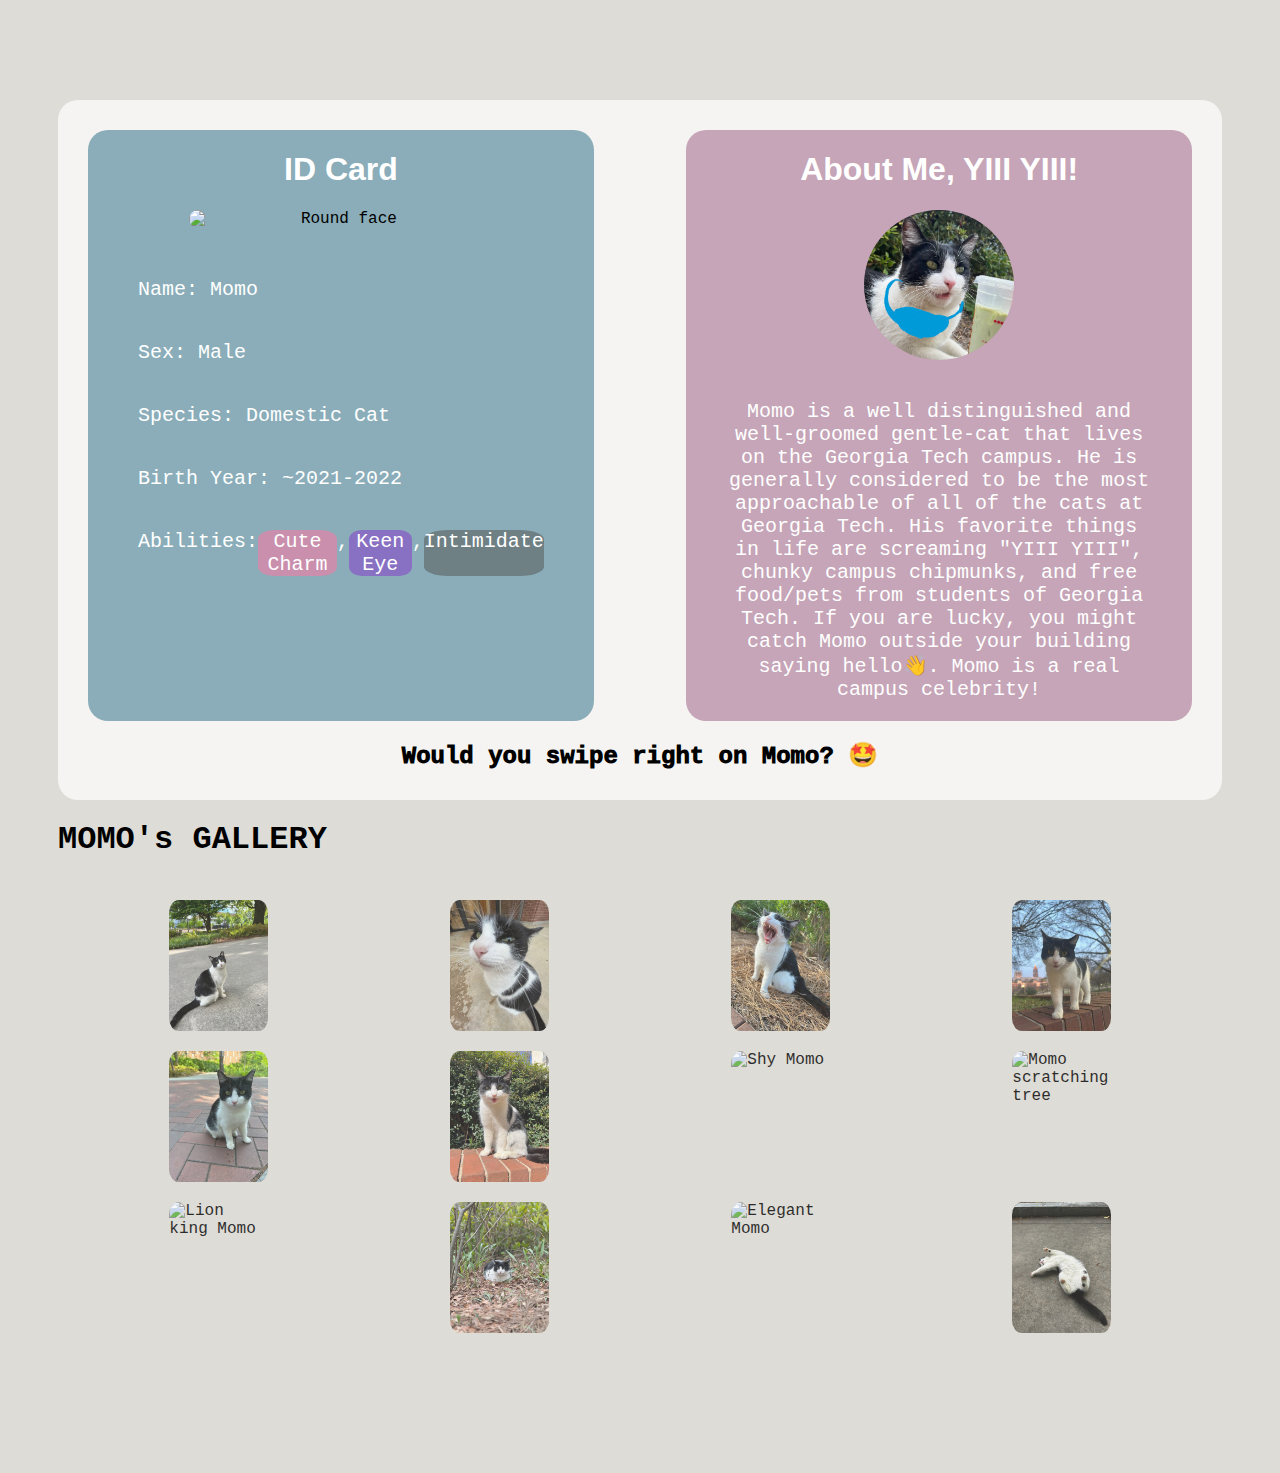
==== src/index.html @ 10a74d69 "renamed file" ====
<!DOCTYPE html>
<html>
  <head>
    <meta charset="utf-8" />
    <meta http-equiv="X-UA-Compatible" content="IE=edge" />
    <title>Momo Gallery</title>
    <meta name="viewport" content="width=device-width, initial-scale=1" />
    <link rel="stylesheet" type="text/css" media="screen" href="style.css" />
    <script src="script.js"></script>
  </head>

  <body>
    <div class="container">
      <div class="profile">
        <div class="cards">
          <div class="card1">
            <div class="header">
              <h1>ID Card</h1>
              <img src="../pictures/Momomon.PNG" alt="Round face" />
            </div>
            <div class="idCard">
              <p>Name: Momo</p>
              <p>Sex: Male</p>
              <p>Species: Domestic Cat</p>
              <p>Birth Year: ~2021-2022</p>
              <p>
                Abilities:
                <span class="cuteCharm"> Cute Charm</span>,
                <span class="keenEye"> Keen Eye</span>,
                <span class="intimidate"> Intimidate </span>
              </p>
            </div>
          </div>
          <div class="card2">
            <div class="header">
              <h1>About Me, YIII YIII!</h1>
              <img src="../pictures/dunkin_momo.jpg" alt="" />
            </div>

            <p>
              Momo is a well distinguished and well-groomed gentle-cat that
              lives on the Georgia Tech campus. He is generally considered to be
              the most approachable of all of the cats at Georgia Tech. His
              favorite things in life are screaming "YIII YIII", chunky campus
              chipmunks, and free food/pets from students of Georgia Tech. If
              you are lucky, you might catch Momo outside your building saying
              hello👋. Momo is a real campus celebrity!
            </p>
          </div>
        </div>
        <span class="swipe">Would you swipe right on Momo? 🤩</span>
      </div>

      <h1>MOMO's GALLERY</h1>

      <!-- The grid: four columns -->
      <div class="imageContainer">
        <div class="row" id="imageContainerRow1"></div>
        <div class="row" id="imageContainerRow2"></div>
        <div class="row" id="imageContainerRow3"></div>
      </div>
      <!-- The expanding image container -->
      <div class="expandedImgContainer">
        <!-- Close the image -->
        <span onclick="this.parentElement.style.display='none'" class="closebtn"
          >&times;</span
        >

        <!-- Expanded image -->
        <img id="expandedImg" />
        <a class="prev" onclick="prevImage()">&#10094;</a>
        <a class="next" onclick="nextImage()">&#10095;</a>
      </div>
    </div>
  </body>
</html>
---- src/style.css ----
body {
  height: 100%;
  background-repeat: no-repeat;
  background-color: rgb(222, 220, 214);
}

.profile {
  display: flex;
  flex-direction: column;
  background-color: #ffffffb0;
  padding: 20px;
  border-radius: 20px;
  align-items: center;
}

.cards {
  display: flex;
  justify-content: space-between;
  width: 100%;
}

.card1,
.card2 {
  width: 45%;
  margin: 10px;
  border-radius: 20px;
}

.card2 {
  background-color: rgb(197, 165, 183);
}

.card1 {
  background-color: #709baacd;
}

.header {
  width: 100%;
  display: flex;
  flex-direction: column;
  align-items: center;
  text-align: center;
}

.profile h1 {
  font-family: "Tahoma", sans-serif;
  color: white;
  text-align: center;
}

.card2 img {
  width: 150px;
  height: 150px;
  border-radius: 50%;
  margin-left: 0%;
}

.card1 img {
  width: 60%;
  border-radius: 20px;
}

.idCard p {
  font-weight: 500;
}

.idCard {
  width: 100%;
  padding: 10px;
  box-sizing: border-box;
  overflow: hidden;
  white-space: normal;
}

.profile p {
  display: flex;
  text-align: center;
  padding-left: 40px;
  padding-right: 40px;
  padding-top: 20px;
  font-size: 20px;
  color: white;
}

.cuteCharm,
.intimidate,
.keenEye {
  max-width: 100%;
  border-radius: 20%;
}

.cuteCharm {
  background-color: rgba(249, 120, 165, 0.572);
}

.intimidate {
  background-color: rgba(87, 87, 87, 0.52);
}

.keenEye {
  background-color: rgba(135, 59, 202, 0.529);
}

.swipe {
  color: black;
  font-size: 24px;
  font-weight: 1000;
  /*   padding-bottom: 10px; */
  padding: 10px;
  text-align: center;
}

.container {
  display: flex;
  flex-direction: column;
  margin: auto;
  margin-top: 100px;
  margin-bottom: 100px;
  margin-left: 50px;
  margin-right: 50px;
  font-family: "Courier New", Courier, monospace;
}

/* The grid: Four equal columns that floats next to each other */
.column {
  display: flex;
  justify-content: center;
  width: 25%;
}

/* Style the images inside the grid */
.column img {
  width: 35%;

  opacity: 0.8;
  cursor: pointer;
  border-radius: 10%;
}

.column img:hover {
  opacity: 1;
}

/* Clear floats after the columns */
.row:after {
  content: "";
  display: table;
  clear: both;
}

.row {
  margin-bottom: 20px;
  display: flex;
  justify-content: center;
}

.imageContainer {
  padding: 20px;
  flex-direction: column;
  align-items: center;
}

.closebtn {
  position: absolute;
  right: 29%;
  color: white;
  font-size: 50px;
  cursor: pointer;
}

.expandedImgContainer #expandedImg {
  width: 45%;
  display: block;
  margin: auto;
  border-radius: 5%;
}

.expandedImgContainer {
  position: relative;
  text-align: center;
  margin: 20px;
  display: none;
}

.prev,
.next {
  position: absolute;
  top: 40%;
  /*   transform: translateY(-50%); */
  color: white;
  font-size: 50px;
  cursor: pointer;
  user-select: none;
}

.prev {
  left: 20%;
}

.next {
  right: 20%;
}

.previewContainer {
  position: relative;
  width: 50%;
  max-width: 300px;
}

/* the overlay effect */
.overlay {
  opacity: 0;
  position: absolute;
  transition: 0.5s ease;
  background: rgba(0, 0, 0, 0.5);
  color: white;
}

/* When you mouse over the container, fade in the overlay title */
.column img:hover + .overlay {
  opacity: 1;
}
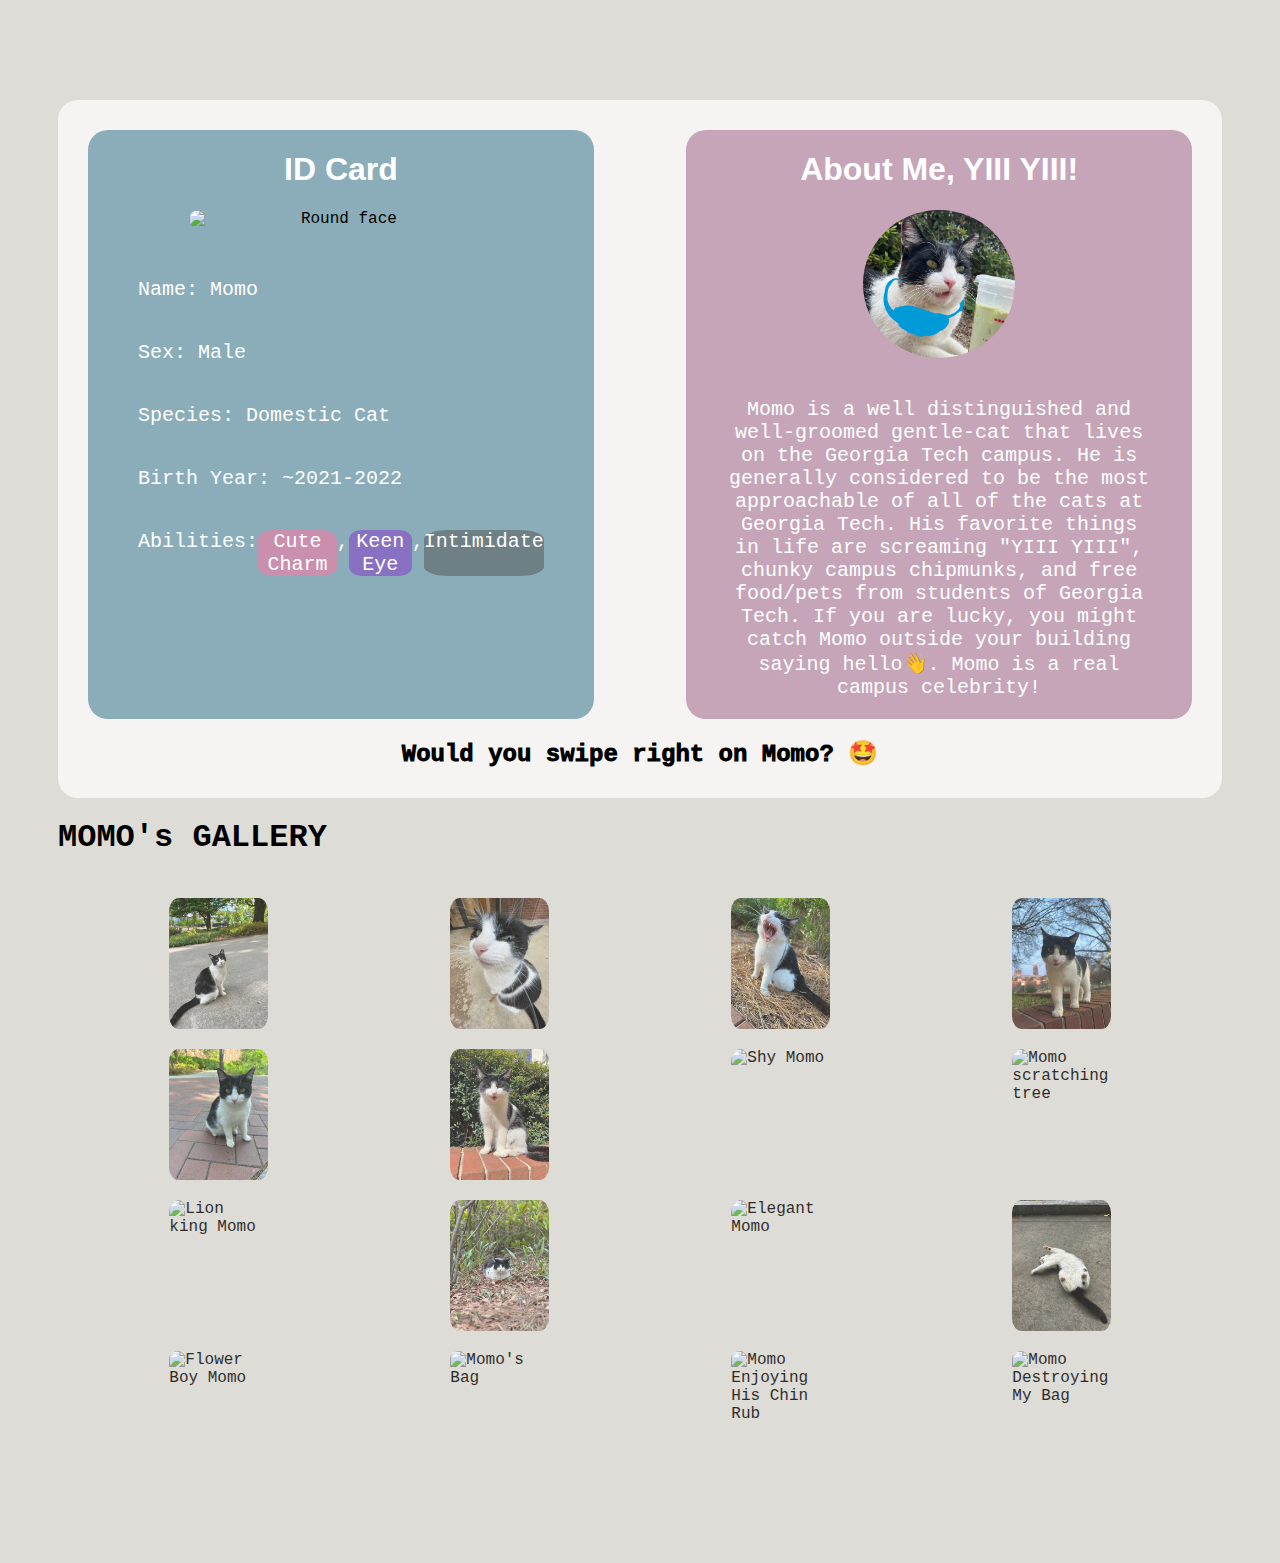
==== commit fba0c53c: "Add files via upload" ====
--- a/src/index.html
+++ b/src/index.html
@@ -16,7 +16,7 @@
           <div class="card1">
             <div class="header">
               <h1>ID Card</h1>
-              <img src="../pictures/Momomon.PNG" alt="Round face" />
+              <img src="./pictures/Momomon.PNG" alt="Round face" />
             </div>
             <div class="idCard">
               <p>Name: Momo</p>
@@ -34,7 +34,7 @@
           <div class="card2">
             <div class="header">
               <h1>About Me, YIII YIII!</h1>
-              <img src="../pictures/dunkin_momo.jpg" alt="" />
+              <img src="./pictures/dunkin_momo.jpg" alt="" />
             </div>
 
             <p>
@@ -58,6 +58,7 @@
         <div class="row" id="imageContainerRow1"></div>
         <div class="row" id="imageContainerRow2"></div>
         <div class="row" id="imageContainerRow3"></div>
+        <div class="row" id="imageContainerRow4"></div>
       </div>
       <!-- The expanding image container -->
       <div class="expandedImgContainer">
--- a/src/style.css
+++ b/src/style.css
@@ -49,8 +49,9 @@
 }
 
 .card2 img {
-  width: 150px;
-  height: 150px;
+  /*   width: 150px;
+  height: 150px; */
+  width: 30%;
   border-radius: 50%;
   margin-left: 0%;
 }
@@ -220,3 +221,46 @@
 .column img:hover + .overlay {
   opacity: 1;
 }
+
+/* Responsive styles for smaller screens */
+@media only screen and (max-width: 768px) {
+  .cards {
+    flex-direction: column; /* Stack cards vertically */
+  }
+
+  .card1,
+  .card2 {
+    width: 100%; /* Take up full width */
+  }
+
+  .card1 img {
+    width: 100%; /* Make image fill its container */
+    border-radius: 0; /* Remove border radius */
+  }
+
+  .profile p {
+    padding: 10px; /* Decrease padding */
+    font-size: 16px; /* Decrease font size */
+  }
+
+  .imageContainer {
+    padding: 10px; /* Decrease padding */
+  }
+
+  .column img {
+    width: 100%; /* Make images fill their container */
+  }
+
+  .closebtn {
+    right: 10%; /* Adjust position of close button */
+  }
+
+  .expandedImgContainer #expandedImg {
+    width: 80%; /* Adjust width of expanded image */
+  }
+
+  .prev,
+  .next {
+    font-size: 30px; /* Decrease size of navigation buttons */
+  }
+}
